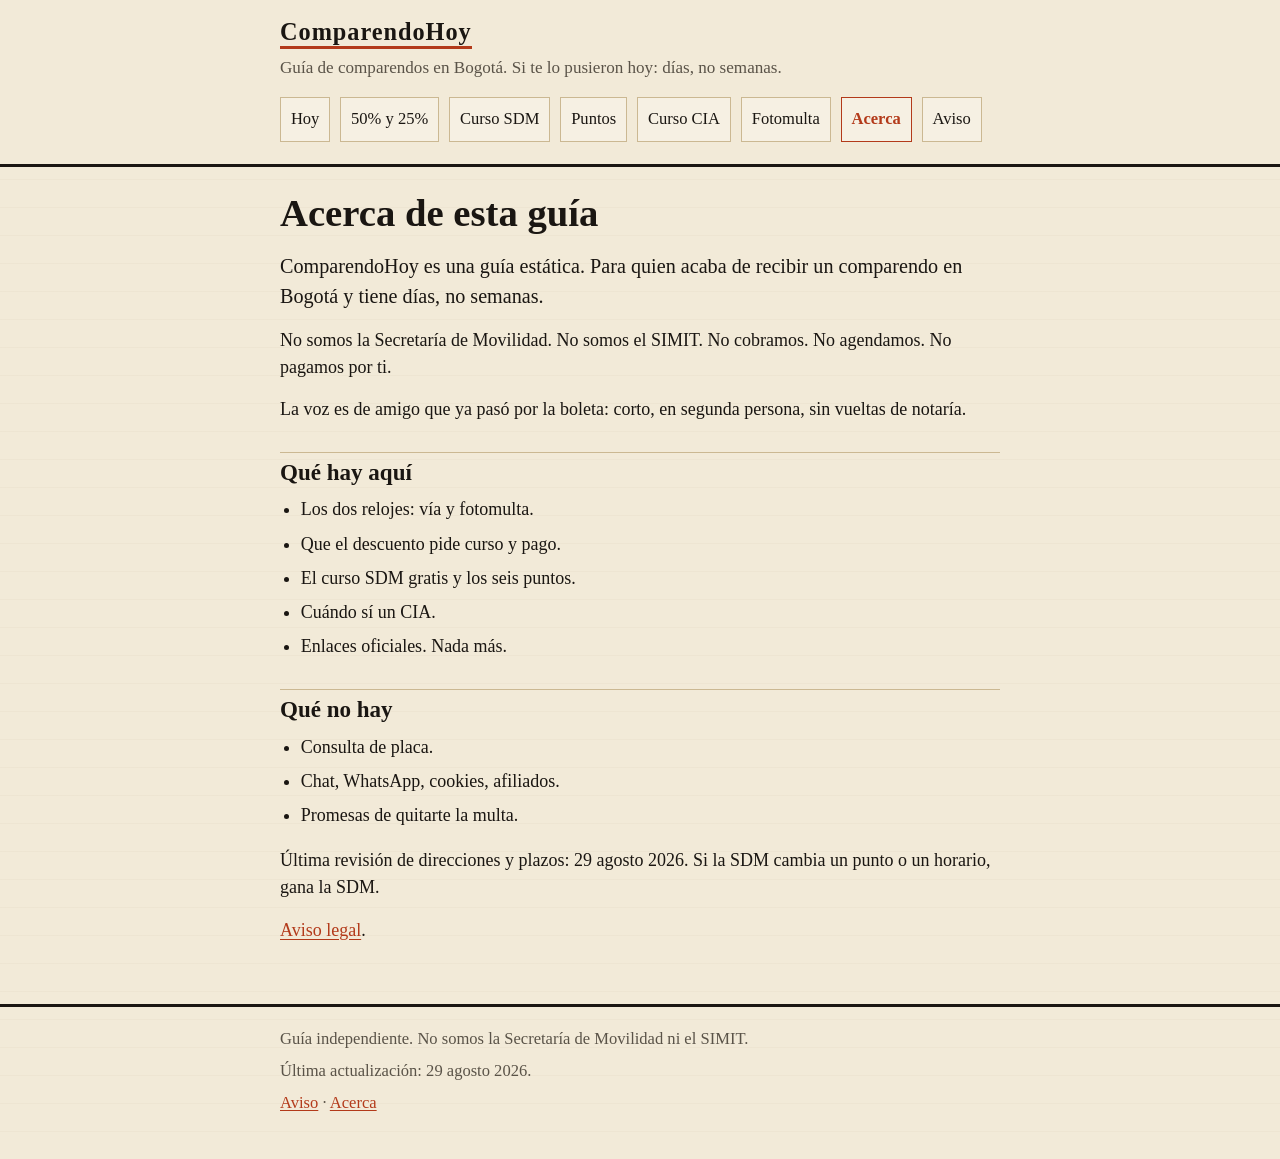
==== acerca.html @ 6dd75f09 "Ship first ComparendoHoy pages: vía vs fotomulta clocks, SDM course points, CIA, aviso." ====
<!DOCTYPE html>
<html lang="es">
<head>
  <meta charset="utf-8">
  <meta name="viewport" content="width=device-width, initial-scale=1">
  <title>Acerca — ComparendoHoy</title>
  <meta name="description" content="ComparendoHoy es una guía independiente de comparendos en Bogotá. No es la SDM ni el SIMIT.">
  <link rel="stylesheet" href="css/sitio.css">
  <link rel="icon" href="favicon.svg" type="image/svg+xml">
</head>
<body>
  <a class="skip" href="#contenido">Saltar al contenido</a>
  <header class="site-header">
    <div class="wrap">
      <a class="brand" href="index.html">ComparendoHoy</a>
      <p class="tag">Guía de comparendos en Bogotá. Si te lo pusieron hoy: días, no semanas.</p>
      <nav class="nav" aria-label="Secciones">
      <a href="index.html">Hoy</a>
      <a href="descuento-50-25.html">50% y 25%</a>
      <a href="curso-pedagogico-sdm.html">Curso SDM</a>
      <a href="puntos-curso-sdm.html">Puntos</a>
      <a href="curso-cia-cuando-si.html">Curso CIA</a>
      <a href="fotomulta.html">Fotomulta</a>
      <a href="acerca.html" aria-current="page">Acerca</a>
      <a href="aviso.html">Aviso</a>
      </nav>
    </div>
  </header>
  <main id="contenido" class="site-main">
    <div class="wrap">
      <h1>Acerca de esta guía</h1>
      <p class="lead">ComparendoHoy es una guía estática. Para quien acaba de recibir un comparendo en Bogotá y tiene días, no semanas.</p>
      <p>No somos la Secretaría de Movilidad. No somos el SIMIT. No cobramos. No agendamos. No pagamos por ti.</p>
      <p>La voz es de amigo que ya pasó por la boleta: corto, en segunda persona, sin vueltas de notaría.</p>
      <h2>Qué hay aquí</h2>
      <ul class="lista">
        <li>Los dos relojes: vía y fotomulta.</li>
        <li>Que el descuento pide curso y pago.</li>
        <li>El curso SDM gratis y los seis puntos.</li>
        <li>Cuándo sí un CIA.</li>
        <li>Enlaces oficiales. Nada más.</li>
      </ul>
      <h2>Qué no hay</h2>
      <ul class="lista">
        <li>Consulta de placa.</li>
        <li>Chat, WhatsApp, cookies, afiliados.</li>
        <li>Promesas de quitarte la multa.</li>
      </ul>
      <p>Última revisión de direcciones y plazos: 29 agosto 2026. Si la SDM cambia un punto o un horario, gana la SDM.</p>
      <p><a href="aviso.html">Aviso legal</a>.</p>

    </div>
  </main>
  <footer class="site-footer">
    <div class="wrap">
      <p>Guía independiente. No somos la Secretaría de Movilidad ni el SIMIT.</p>
      <p>Última actualización: 29 agosto 2026.</p>
      <p><a href="aviso.html">Aviso</a> · <a href="acerca.html">Acerca</a></p>
    </div>
  </footer>
</body>
</html>
---- css/sitio.css ----
/* ComparendoHoy — boleta / papel de comparendo. Un acento ámbar-rojo. */
:root {
  --paper: #f2ead8;
  --paper-2: #e7dcc3;
  --ink: #1a1612;
  --muted: #5a5348;
  --rule: #cbb892;
  --stamp: #b33a1a;
  --stamp-soft: #f0d8cc;
  --max: 40rem;
  --tap: 3.35rem;
}

*, *::before, *::after { box-sizing: border-box; }

html {
  font-size: 112.5%;
  scroll-behavior: smooth;
}

body {
  margin: 0;
  color: var(--ink);
  background-color: var(--paper);
  background-image:
    repeating-linear-gradient(
      0deg,
      transparent,
      transparent 27px,
      rgba(120, 96, 56, 0.07) 28px
    );
  font-family: Georgia, "Palatino Linotype", Palatino, "Book Antiqua", "Times New Roman", serif;
  line-height: 1.5;
}

a {
  color: var(--stamp);
  text-underline-offset: 0.15em;
}

a:hover { text-decoration-thickness: 2px; }

a:focus-visible,
button:focus-visible {
  outline: 3px solid var(--stamp);
  outline-offset: 3px;
}

.skip {
  position: absolute;
  left: 0.75rem;
  top: -4rem;
  background: var(--ink);
  color: var(--paper);
  padding: 0.5rem 0.85rem;
  z-index: 20;
}
.skip:focus { top: 0.75rem; }

.wrap {
  width: min(100% - 1.6rem, var(--max));
  margin-inline: auto;
}

.site-header {
  border-bottom: 3px solid var(--ink);
  padding: 1rem 0 0.85rem;
  background: var(--paper);
}

.brand {
  display: inline-block;
  font-weight: 700;
  font-size: 1.35rem;
  letter-spacing: 0.04em;
  color: var(--ink);
  text-decoration: none;
  border-bottom: 3px solid var(--stamp);
  line-height: 1.15;
}

.tag {
  margin: 0.35rem 0 0.75rem;
  color: var(--muted);
  font-size: 0.95rem;
}

.nav {
  display: flex;
  flex-wrap: wrap;
  gap: 0.4rem 0.55rem;
  padding: 0.15rem 0 0.35rem;
}

.nav a {
  display: inline-flex;
  align-items: center;
  min-height: 2.5rem;
  padding: 0.2rem 0.55rem;
  color: var(--ink);
  text-decoration: none;
  border: 1px solid var(--rule);
  background: rgba(255, 255, 255, 0.28);
  font-size: 0.92rem;
}

.nav a[aria-current="page"] {
  border-color: var(--stamp);
  color: var(--stamp);
  font-weight: 700;
}

.site-main {
  padding: 1.35rem 0 2.5rem;
}

h1 {
  font-size: 1.85rem;
  line-height: 1.15;
  margin: 0 0 0.85rem;
  font-weight: 700;
}

h2 {
  font-size: 1.28rem;
  line-height: 1.2;
  margin: 1.6rem 0 0.55rem;
  padding-top: 0.35rem;
  border-top: 1px solid var(--rule);
}

h3 {
  font-size: 1.05rem;
  margin: 1.1rem 0 0.4rem;
}

p { margin: 0 0 0.85rem; }

.lead {
  font-size: 1.12rem;
}

.pregunta {
  font-size: 1.55rem;
  line-height: 1.18;
  margin: 1.1rem 0 0.85rem;
  border-top: 0;
  padding-top: 0;
}

.reloj-titulo {
  border-top: 0;
  padding-top: 0;
}

.duro {
  border: 3px solid var(--stamp);
  background: var(--stamp-soft);
  padding: 0.85rem 0.95rem;
  margin: 1rem 0 1.25rem;
}

.duro p { margin: 0; font-weight: 700; }

.nota {
  color: var(--muted);
  font-size: 0.95rem;
}

.ramas {
  display: grid;
  gap: 0.7rem;
  margin: 0.4rem 0 1.1rem;
}

.rama-btn {
  appearance: none;
  width: 100%;
  min-height: var(--tap);
  padding: 0.85rem 1rem;
  font: inherit;
  font-size: 1.05rem;
  font-weight: 700;
  text-align: left;
  color: var(--paper);
  background: var(--ink);
  border: 3px solid var(--ink);
  cursor: pointer;
}

.rama-btn[aria-pressed="true"] {
  background: var(--stamp);
  border-color: var(--stamp);
}

.rama-btn-ghost {
  background: transparent;
  color: var(--ink);
}

.rama {
  border: 2px dashed var(--ink);
  padding: 0.95rem 0.9rem 1.05rem;
  margin: 0 0 1.15rem;
  background: rgba(255, 255, 255, 0.35);
}

.reloj-titulo {
  margin: 0 0 0.45rem;
  font-size: 1.05rem;
  letter-spacing: 0.03em;
  text-transform: uppercase;
}

.tramos {
  display: grid;
  gap: 0.45rem;
  margin: 0.7rem 0 0.85rem;
}

.tramo {
  padding: 0.55rem 0.7rem;
  border-left: 6px solid var(--stamp);
  background: var(--stamp-soft);
}

.tramo.segundo {
  border-left-color: var(--ink);
  background: var(--paper-2);
}

.tramo.fuera {
  border-left-color: var(--rule);
  background: transparent;
  color: var(--muted);
}

.tramo strong { display: block; }

.pasos {
  list-style: none;
  padding: 0;
  margin: 0.4rem 0 1rem;
  counter-reset: paso;
}

.pasos li {
  counter-increment: paso;
  position: relative;
  padding: 0.7rem 0.7rem 0.7rem 3.1rem;
  margin: 0 0 0.5rem;
  border: 1px solid var(--ink);
  min-height: var(--tap);
}

.pasos li::before {
  content: counter(paso);
  position: absolute;
  left: 0;
  top: 0;
  bottom: 0;
  width: 2.35rem;
  display: flex;
  align-items: center;
  justify-content: center;
  background: var(--ink);
  color: var(--paper);
  font-weight: 700;
}

.btn-fila {
  display: grid;
  gap: 0.55rem;
  margin: 0.85rem 0 1rem;
}

.btn {
  display: flex;
  align-items: center;
  justify-content: center;
  min-height: var(--tap);
  padding: 0.7rem 0.9rem;
  text-align: center;
  text-decoration: none;
  font-weight: 700;
  border: 2px solid var(--stamp);
  background: var(--stamp);
  color: #fff8f3;
}

.btn-sec {
  background: transparent;
  color: var(--stamp);
}

.lista {
  margin: 0 0 1rem;
  padding-left: 1.15rem;
}

.lista li { margin: 0 0 0.4rem; }

.puntos {
  display: grid;
  gap: 0.7rem;
}

.punto {
  border: 1px solid var(--ink);
  padding: 0.85rem 0.9rem;
  background: rgba(255, 255, 255, 0.3);
}

.punto h3 { margin-top: 0; }

.punto a {
  display: inline-flex;
  align-items: center;
  min-height: 2.6rem;
}

.bandas {
  display: grid;
  gap: 0.55rem;
}

.banda {
  display: grid;
  grid-template-columns: 2.2rem 1fr;
  gap: 0.15rem 0.7rem;
  border: 1px solid var(--rule);
  padding: 0.65rem 0.75rem;
  background: rgba(255, 255, 255, 0.32);
}

.banda .letra {
  font-weight: 700;
  font-size: 1.25rem;
  color: var(--stamp);
}

.nums {
  font-variant-numeric: tabular-nums;
  font-family: ui-monospace, "Cascadia Mono", "Segoe UI Mono", Consolas, "Courier New", monospace;
  font-size: 0.92rem;
}

.fuentes {
  font-size: 0.92rem;
}

.fuentes li { margin-bottom: 0.45rem; }

.aviso-ns {
  border: 1px solid var(--ink);
  padding: 0.7rem 0.8rem;
  margin: 0 0 1rem;
}

.site-footer {
  border-top: 3px solid var(--ink);
  padding: 1.1rem 0 2rem;
  font-size: 0.92rem;
  color: var(--muted);
}

.site-footer p { margin: 0 0 0.4rem; }

.sello {
  display: inline-block;
  border: 3px solid var(--stamp);
  color: var(--stamp);
  font-weight: 700;
  letter-spacing: 0.06em;
  text-transform: uppercase;
  font-size: 0.78rem;
  padding: 0.28rem 0.5rem;
  transform: rotate(-2deg);
  margin: 0 0 0.85rem;
}

hr.corte {
  border: 0;
  border-top: 1px dashed var(--ink);
  margin: 1.4rem 0;
}

@media (min-width: 640px) {
  h1 { font-size: 2.15rem; }
  .pregunta { font-size: 1.75rem; }
  .ramas { grid-template-columns: 1fr 1fr; }
}
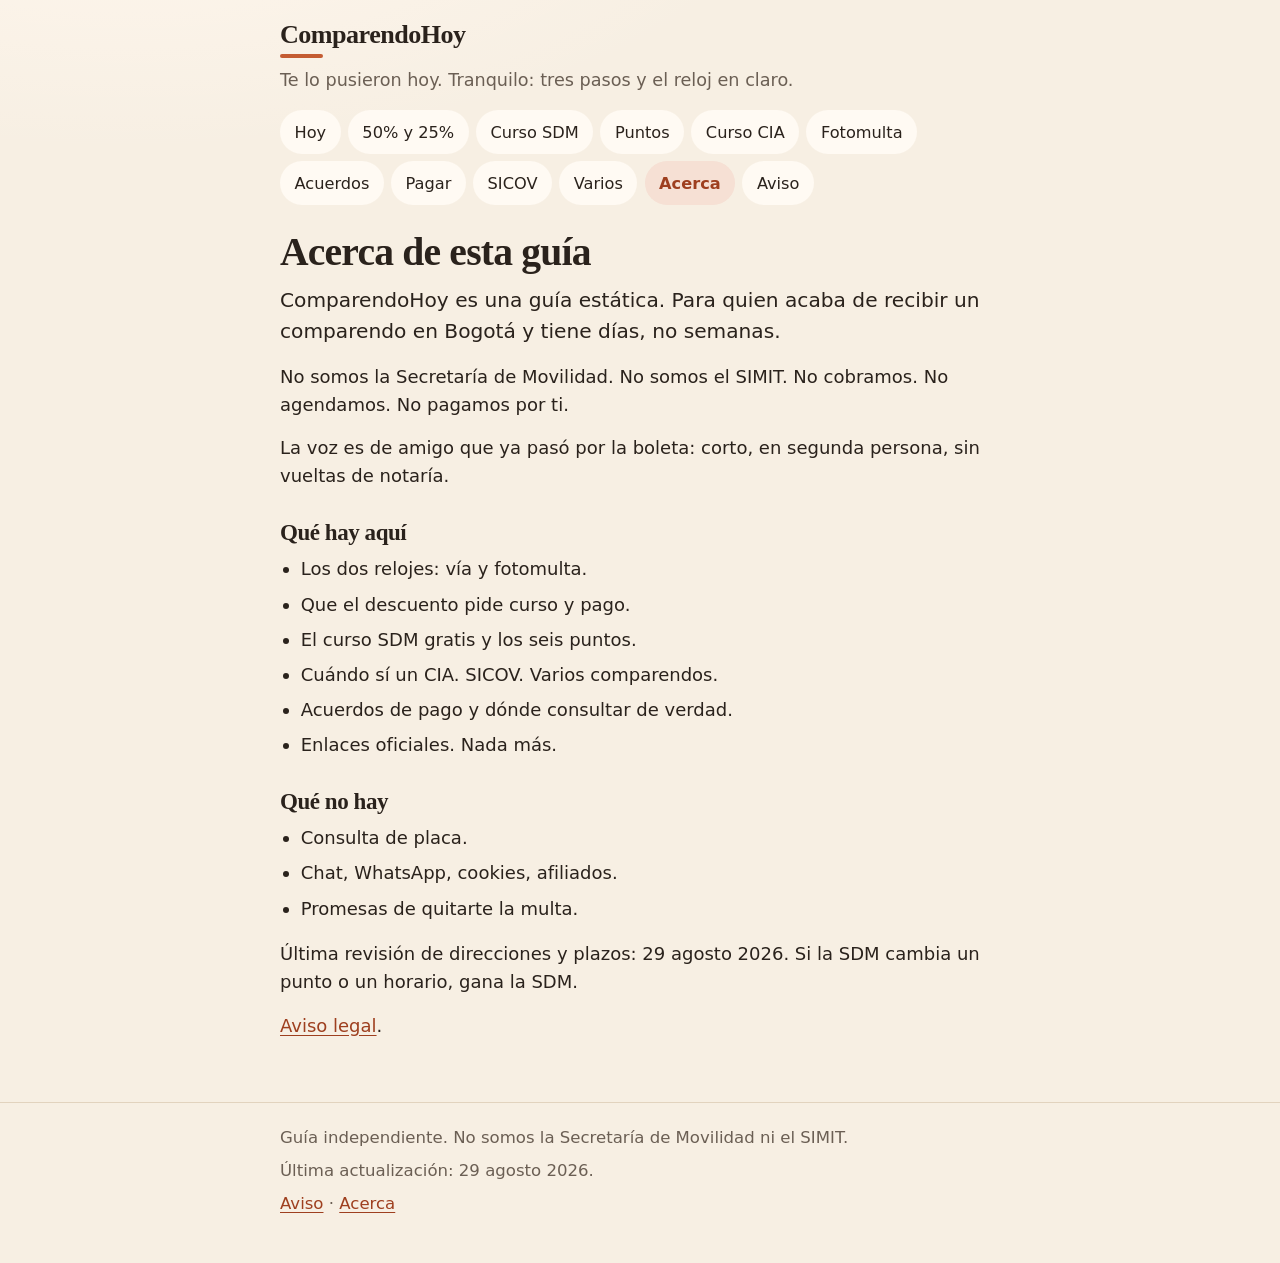
==== commit ca967c6e: "Add acuerdos, consultar/pagar, SICOV, and varios comparendos." ====
--- a/acerca.html
+++ b/acerca.html
@@ -13,7 +13,7 @@
   <header class="site-header">
     <div class="wrap">
       <a class="brand" href="index.html">ComparendoHoy</a>
-      <p class="tag">Guía de comparendos en Bogotá. Si te lo pusieron hoy: días, no semanas.</p>
+      <p class="tag">Te lo pusieron hoy. Tranquilo: tres pasos y el reloj en claro.</p>
       <nav class="nav" aria-label="Secciones">
       <a href="index.html">Hoy</a>
       <a href="descuento-50-25.html">50% y 25%</a>
@@ -21,6 +21,10 @@
       <a href="puntos-curso-sdm.html">Puntos</a>
       <a href="curso-cia-cuando-si.html">Curso CIA</a>
       <a href="fotomulta.html">Fotomulta</a>
+      <a href="acuerdos-de-pago.html">Acuerdos</a>
+      <a href="consultar-y-pagar.html">Pagar</a>
+      <a href="sicov.html">SICOV</a>
+      <a href="varios-comparendos.html">Varios</a>
       <a href="acerca.html" aria-current="page">Acerca</a>
       <a href="aviso.html">Aviso</a>
       </nav>
@@ -37,7 +41,8 @@
         <li>Los dos relojes: vía y fotomulta.</li>
         <li>Que el descuento pide curso y pago.</li>
         <li>El curso SDM gratis y los seis puntos.</li>
-        <li>Cuándo sí un CIA.</li>
+        <li>Cuándo sí un CIA. SICOV. Varios comparendos.</li>
+        <li>Acuerdos de pago y dónde consultar de verdad.</li>
         <li>Enlaces oficiales. Nada más.</li>
       </ul>
       <h2>Qué no hay</h2>
--- a/css/sitio.css
+++ b/css/sitio.css
@@ -1,14 +1,19 @@
-/* ComparendoHoy — boleta / papel de comparendo. Un acento ámbar-rojo. */
+/* ComparendoHoy — recibo de café, no ventanilla. */
 :root {
-  --paper: #f2ead8;
-  --paper-2: #e7dcc3;
-  --ink: #1a1612;
-  --muted: #5a5348;
-  --rule: #cbb892;
-  --stamp: #b33a1a;
-  --stamp-soft: #f0d8cc;
+  --paper: #f7efe3;
+  --paper-2: #efe4d2;
+  --ink: #2a221c;
+  --muted: #6b5f54;
+  --rule: #e2d3be;
+  --stamp: #c45c32;
+  --stamp-deep: #9e3f1f;
+  --stamp-soft: #f6e0d4;
+  --cream: #fffaf3;
   --max: 40rem;
-  --tap: 3.35rem;
+  --tap: 3.4rem;
+  --rad: 1rem;
+  --sans: "Avenir Next", Avenir, "Segoe UI", "Helvetica Neue", ui-sans-serif, system-ui, sans-serif;
+  --serif: "Iowan Old Style", Palatino, Georgia, serif;
 }
 
 *, *::before, *::after { box-sizing: border-box; }
@@ -21,21 +26,16 @@
 body {
   margin: 0;
   color: var(--ink);
-  background-color: var(--paper);
-  background-image:
-    repeating-linear-gradient(
-      0deg,
-      transparent,
-      transparent 27px,
-      rgba(120, 96, 56, 0.07) 28px
-    );
-  font-family: Georgia, "Palatino Linotype", Palatino, "Book Antiqua", "Times New Roman", serif;
-  line-height: 1.5;
+  background:
+    radial-gradient(1200px 500px at 10% -10%, #fff7ee 0%, transparent 55%),
+    var(--paper);
+  font-family: var(--sans);
+  line-height: 1.55;
 }
 
 a {
-  color: var(--stamp);
-  text-underline-offset: 0.15em;
+  color: var(--stamp-deep);
+  text-underline-offset: 0.18em;
 }
 
 a:hover { text-decoration-thickness: 2px; }
@@ -53,84 +53,97 @@
   background: var(--ink);
   color: var(--paper);
   padding: 0.5rem 0.85rem;
+  border-radius: 999px;
   z-index: 20;
 }
 .skip:focus { top: 0.75rem; }
 
 .wrap {
-  width: min(100% - 1.6rem, var(--max));
+  width: min(100% - 1.7rem, var(--max));
   margin-inline: auto;
 }
 
 .site-header {
-  border-bottom: 3px solid var(--ink);
-  padding: 1rem 0 0.85rem;
-  background: var(--paper);
+  padding: 1.15rem 0 0.95rem;
+  background: transparent;
 }
 
 .brand {
   display: inline-block;
+  font-family: var(--serif);
   font-weight: 700;
-  font-size: 1.35rem;
-  letter-spacing: 0.04em;
+  font-size: 1.45rem;
+  letter-spacing: -0.02em;
   color: var(--ink);
   text-decoration: none;
-  border-bottom: 3px solid var(--stamp);
-  line-height: 1.15;
+  line-height: 1.1;
+}
+
+.brand::after {
+  content: "";
+  display: block;
+  width: 2.4rem;
+  height: 4px;
+  margin-top: 0.28rem;
+  background: var(--stamp);
+  border-radius: 99px;
 }
 
 .tag {
-  margin: 0.35rem 0 0.75rem;
+  margin: 0.45rem 0 0.9rem;
   color: var(--muted);
-  font-size: 0.95rem;
+  font-size: 0.98rem;
 }
 
 .nav {
   display: flex;
   flex-wrap: wrap;
-  gap: 0.4rem 0.55rem;
-  padding: 0.15rem 0 0.35rem;
+  gap: 0.4rem;
 }
 
 .nav a {
   display: inline-flex;
   align-items: center;
-  min-height: 2.5rem;
-  padding: 0.2rem 0.55rem;
+  min-height: 2.45rem;
+  padding: 0.2rem 0.75rem;
   color: var(--ink);
   text-decoration: none;
-  border: 1px solid var(--rule);
-  background: rgba(255, 255, 255, 0.28);
-  font-size: 0.92rem;
+  border: 1px solid transparent;
+  background: var(--cream);
+  border-radius: 999px;
+  font-size: 0.9rem;
 }
 
 .nav a[aria-current="page"] {
-  border-color: var(--stamp);
-  color: var(--stamp);
+  background: var(--stamp-soft);
+  color: var(--stamp-deep);
+  font-weight: 650;
+}
+
+.site-main {
+  padding: 0.4rem 0 2.6rem;
+}
+
+h1, h2, h3 {
+  font-family: var(--serif);
   font-weight: 700;
-}
-
-.site-main {
-  padding: 1.35rem 0 2.5rem;
+  letter-spacing: -0.02em;
 }
 
 h1 {
-  font-size: 1.85rem;
+  font-size: 1.95rem;
   line-height: 1.15;
-  margin: 0 0 0.85rem;
-  font-weight: 700;
+  margin: 0 0 0.55rem;
 }
 
 h2 {
   font-size: 1.28rem;
-  line-height: 1.2;
-  margin: 1.6rem 0 0.55rem;
-  padding-top: 0.35rem;
-  border-top: 1px solid var(--rule);
+  line-height: 1.25;
+  margin: 1.55rem 0 0.5rem;
 }
 
 h3 {
-  font-size: 1.05rem;
+  font-size: 1.08rem;
   margin: 1.1rem 0 0.4rem;
 }
 
@@ -138,29 +151,31 @@
 
 .lead {
   font-size: 1.12rem;
+  color: var(--ink);
 }
 
 .pregunta {
-  font-size: 1.55rem;
-  line-height: 1.18;
-  margin: 1.1rem 0 0.85rem;
-  border-top: 0;
-  padding-top: 0;
+  font-size: 1.5rem;
+  line-height: 1.2;
+  margin: 1.25rem 0 0.85rem;
 }
 
 .reloj-titulo {
-  border-top: 0;
-  padding-top: 0;
+  margin: 0 0 0.45rem;
+  font-size: 1.2rem;
+  letter-spacing: -0.01em;
+  text-transform: none;
 }
 
 .duro {
-  border: 3px solid var(--stamp);
+  border: 0;
   background: var(--stamp-soft);
-  padding: 0.85rem 0.95rem;
-  margin: 1rem 0 1.25rem;
-}
-
-.duro p { margin: 0; font-weight: 700; }
+  padding: 0.95rem 1.05rem;
+  margin: 1rem 0 1.2rem;
+  border-radius: var(--rad);
+}
+
+.duro p { margin: 0; font-weight: 650; }
 
 .nota {
   color: var(--muted);
@@ -170,27 +185,30 @@
 .ramas {
   display: grid;
   gap: 0.7rem;
-  margin: 0.4rem 0 1.1rem;
+  margin: 0.35rem 0 1.15rem;
 }
 
 .rama-btn {
   appearance: none;
   width: 100%;
   min-height: var(--tap);
-  padding: 0.85rem 1rem;
+  padding: 0.95rem 1.05rem;
   font: inherit;
   font-size: 1.05rem;
-  font-weight: 700;
+  font-weight: 650;
   text-align: left;
-  color: var(--paper);
-  background: var(--ink);
-  border: 3px solid var(--ink);
+  color: var(--ink);
+  background: var(--cream);
+  border: 2px solid var(--rule);
+  border-radius: 1.15rem;
   cursor: pointer;
+  box-shadow: 0 1px 0 rgba(42, 34, 28, 0.04);
 }
 
 .rama-btn[aria-pressed="true"] {
   background: var(--stamp);
   border-color: var(--stamp);
+  color: #fff8f3;
 }
 
 .rama-btn-ghost {
@@ -199,29 +217,24 @@
 }
 
 .rama {
-  border: 2px dashed var(--ink);
-  padding: 0.95rem 0.9rem 1.05rem;
+  border: 0;
+  padding: 1.05rem 1.05rem 1.15rem;
   margin: 0 0 1.15rem;
-  background: rgba(255, 255, 255, 0.35);
-}
-
-.reloj-titulo {
-  margin: 0 0 0.45rem;
-  font-size: 1.05rem;
-  letter-spacing: 0.03em;
-  text-transform: uppercase;
+  background: var(--cream);
+  border-radius: 1.2rem;
 }
 
 .tramos {
   display: grid;
-  gap: 0.45rem;
-  margin: 0.7rem 0 0.85rem;
+  gap: 0.5rem;
+  margin: 0.7rem 0 0.9rem;
 }
 
 .tramo {
-  padding: 0.55rem 0.7rem;
-  border-left: 6px solid var(--stamp);
+  padding: 0.7rem 0.85rem;
+  border-left: 5px solid var(--stamp);
   background: var(--stamp-soft);
+  border-radius: 0 0.75rem 0.75rem 0;
 }
 
 .tramo.segundo {
@@ -235,7 +248,7 @@
   color: var(--muted);
 }
 
-.tramo strong { display: block; }
+.tramo strong { display: block; font-family: var(--serif); font-size: 1.15rem; }
 
 .pasos {
   list-style: none;
@@ -247,31 +260,36 @@
 .pasos li {
   counter-increment: paso;
   position: relative;
-  padding: 0.7rem 0.7rem 0.7rem 3.1rem;
-  margin: 0 0 0.5rem;
-  border: 1px solid var(--ink);
+  padding: 0.8rem 0.9rem 0.8rem 3.2rem;
+  margin: 0 0 0.55rem;
+  border: 0;
+  background: var(--paper);
+  border-radius: 0.9rem;
   min-height: var(--tap);
 }
 
 .pasos li::before {
   content: counter(paso);
   position: absolute;
-  left: 0;
-  top: 0;
-  bottom: 0;
-  width: 2.35rem;
+  left: 0.55rem;
+  top: 50%;
+  transform: translateY(-50%);
+  width: 2rem;
+  height: 2rem;
   display: flex;
   align-items: center;
   justify-content: center;
-  background: var(--ink);
-  color: var(--paper);
+  background: var(--stamp-soft);
+  color: var(--stamp-deep);
   font-weight: 700;
+  font-family: var(--serif);
+  border-radius: 50%;
 }
 
 .btn-fila {
   display: grid;
   gap: 0.55rem;
-  margin: 0.85rem 0 1rem;
+  margin: 0.85rem 0 0.4rem;
 }
 
 .btn {
@@ -279,18 +297,19 @@
   align-items: center;
   justify-content: center;
   min-height: var(--tap);
-  padding: 0.7rem 0.9rem;
+  padding: 0.7rem 1rem;
   text-align: center;
   text-decoration: none;
-  font-weight: 700;
+  font-weight: 650;
   border: 2px solid var(--stamp);
   background: var(--stamp);
   color: #fff8f3;
+  border-radius: 999px;
 }
 
 .btn-sec {
   background: transparent;
-  color: var(--stamp);
+  color: var(--stamp-deep);
 }
 
 .lista {
@@ -306,9 +325,10 @@
 }
 
 .punto {
-  border: 1px solid var(--ink);
-  padding: 0.85rem 0.9rem;
-  background: rgba(255, 255, 255, 0.3);
+  border: 0;
+  padding: 0.95rem 1rem;
+  background: var(--cream);
+  border-radius: 1.05rem;
 }
 
 .punto h3 { margin-top: 0; }
@@ -328,14 +348,16 @@
   display: grid;
   grid-template-columns: 2.2rem 1fr;
   gap: 0.15rem 0.7rem;
-  border: 1px solid var(--rule);
-  padding: 0.65rem 0.75rem;
-  background: rgba(255, 255, 255, 0.32);
+  border: 0;
+  padding: 0.75rem 0.85rem;
+  background: var(--cream);
+  border-radius: 0.9rem;
 }
 
 .banda .letra {
+  font-family: var(--serif);
   font-weight: 700;
-  font-size: 1.25rem;
+  font-size: 1.3rem;
   color: var(--stamp);
 }
 
@@ -352,14 +374,15 @@
 .fuentes li { margin-bottom: 0.45rem; }
 
 .aviso-ns {
-  border: 1px solid var(--ink);
-  padding: 0.7rem 0.8rem;
+  background: var(--cream);
+  padding: 0.75rem 0.9rem;
   margin: 0 0 1rem;
+  border-radius: 0.85rem;
 }
 
 .site-footer {
-  border-top: 3px solid var(--ink);
-  padding: 1.1rem 0 2rem;
+  border-top: 1px solid var(--rule);
+  padding: 1.25rem 0 2.2rem;
   font-size: 0.92rem;
   color: var(--muted);
 }
@@ -368,25 +391,27 @@
 
 .sello {
   display: inline-block;
-  border: 3px solid var(--stamp);
-  color: var(--stamp);
-  font-weight: 700;
-  letter-spacing: 0.06em;
-  text-transform: uppercase;
-  font-size: 0.78rem;
-  padding: 0.28rem 0.5rem;
-  transform: rotate(-2deg);
+  border: 0;
+  color: var(--stamp-deep);
+  background: var(--stamp-soft);
+  font-weight: 650;
+  letter-spacing: 0;
+  text-transform: none;
+  font-size: 0.88rem;
+  padding: 0.28rem 0.7rem;
+  border-radius: 999px;
+  transform: none;
   margin: 0 0 0.85rem;
 }
 
 hr.corte {
   border: 0;
-  border-top: 1px dashed var(--ink);
+  border-top: 1px dashed var(--rule);
   margin: 1.4rem 0;
 }
 
 @media (min-width: 640px) {
-  h1 { font-size: 2.15rem; }
-  .pregunta { font-size: 1.75rem; }
+  h1 { font-size: 2.2rem; }
+  .pregunta { font-size: 1.7rem; }
   .ramas { grid-template-columns: 1fr 1fr; }
 }
